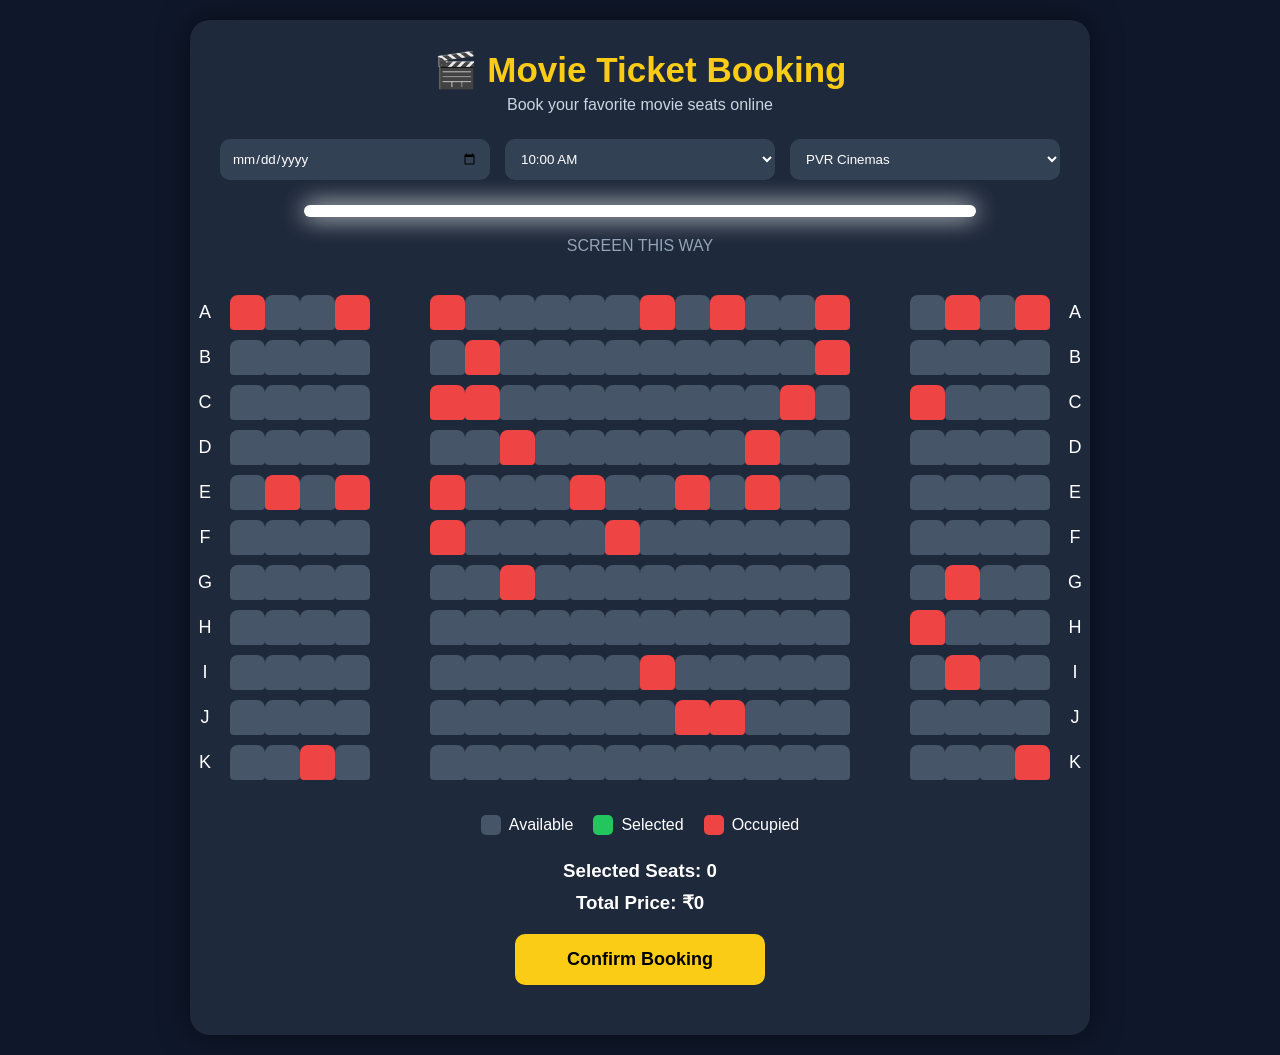
==== ticket-booking.html @ c5910ea8 "Add files via upload" ====
<!DOCTYPE html>
<html lang="en">
<head>
<meta charset="UTF-8">
<meta name="viewport" content="width=device-width, initial-scale=1.0">
<title>Movie Ticket Booking</title>

<style>
*{
    margin:0;
    padding:0;
    box-sizing:border-box;
    font-family:Arial, sans-serif;
}

body{
    background:#0f172a;
    color:white;
    display:flex;
    justify-content:center;
    align-items:center;
    min-height:100vh;
    padding:20px;
}

.booking-container{
    width:900px;
    background:#1e293b;
    border-radius:20px;
    padding:30px;
    box-shadow:0 0 30px rgba(0,0,0,0.5);
}

.movie-header{
    text-align:center;
    margin-bottom:25px;
}

.movie-header h1{
    color:#facc15;
    font-size:35px;
}

.movie-header p{
    color:#cbd5e1;
    margin-top:5px;
}

.booking-info{
    display:grid;
    grid-template-columns:repeat(auto-fit,minmax(200px,1fr));
    gap:15px;
    margin-bottom:25px;
}

.booking-info select,
.booking-info input{
    padding:12px;
    border:none;
    border-radius:10px;
    background:#334155;
    color:white;
}

.screen{
    background:white;
    height:12px;
    width:80%;
    margin:20px auto;
    border-radius:10px;
    box-shadow:0 0 25px white;
}

.screen-text{
    text-align:center;
    color:#94a3b8;
    margin-bottom:20px;
}

.seat-container{
    width:100%;
    display:flex;
    flex-direction:column;
    align-items:center;
    margin-top:40px;
}

.seat-row{
    display:flex;
    align-items:center;
    justify-content:center;
    margin-bottom:10px;
}

.row-label{
    width:30px;
    text-align:center;
    color:white;
    font-size:18px;
    margin:0 10px;
}

.aisle{
    width:60px;
}

.row{
    display:flex;
    gap:10px;
}
.seat{
    width:35px;
    height:35px;
    background:#475569;
    border-radius:8px 8px 4px 4px;
    cursor:pointer;
    transition:.3s;
}

.seat:hover{
    transform:scale(1.1);
}

.seat.selected{
    background:#22c55e;
}

.seat.occupied{
    background:#ef4444;
    cursor:not-allowed;
}

.legend{
    display:flex;
    justify-content:center;
    gap:20px;
    margin:25px 0;
}

.legend div{
    display:flex;
    align-items:center;
    gap:8px;
}

.box{
    width:20px;
    height:20px;
    border-radius:5px;
}

.available{background:#475569;}
.selected-box{background:#22c55e;}
.occupied-box{background:#ef4444;}

.summary{
    text-align:center;
    margin-top:20px;
}

.summary h3{
    margin:10px 0;
}

.btn{
    display:block;
    width:250px;
    margin:20px auto;
    padding:15px;
    border:none;
    border-radius:10px;
    background:#facc15;
    color:black;
    font-weight:bold;
    font-size:18px;
    cursor:pointer;
}

.btn:hover{
    background:#eab308;
}

.success{
    text-align:center;
    color:#22c55e;
    font-size:20px;
    margin-top:15px;
    display:none;
}
</style>
</head>

<body>

<div class="booking-container">

    <div class="movie-header">
        <h1>🎬 Movie Ticket Booking</h1>
        <p>Book your favorite movie seats online</p>
    </div>

    <div class="booking-info">
        <input type="date">

        <select>
            <option>10:00 AM</option>
            <option>01:00 PM</option>
            <option>04:00 PM</option>
            <option>07:00 PM</option>
            <option>10:00 PM</option>
        </select>

        <select>
            <option>PVR Cinemas</option>
            <option>INOX</option>
            <option>Cinepolis</option>
        </select>
    </div>

    <div class="screen"></div>
   <p class="screen-text">SCREEN THIS WAY</p>

    <div class="seat-container" id="seatContainer"></div>

    <div class="legend">
        <div><span class="box available"></span> Available</div>
        <div><span class="box selected-box"></span> Selected</div>
        <div><span class="box occupied-box"></span> Occupied</div>
    </div>

    <div class="summary">
        <h3>Selected Seats: <span id="count">0</span></h3>
        <h3>Total Price: ₹<span id="total">0</span></h3>
    </div>

    <button class="btn" onclick="confirmBooking()">
        Confirm Booking
    </button>

    <div class="success" id="successMsg">
        ✅ Booking Confirmed Successfully!
    </div>

</div>

<script>
const seatContainer = document.getElementById("seatContainer");
const count = document.getElementById("count");
const total = document.getElementById("total");

const ticketPrice = 200;

const rows = ["A","B","C","D","E","F","G","H","I","J","K"];

rows.forEach(letter => {

    const row = document.createElement("div");
    row.classList.add("seat-row");

    const leftLabel = document.createElement("div");
    leftLabel.classList.add("row-label");
    leftLabel.innerText = letter;
    row.appendChild(leftLabel);

    // Left Block
    for(let i=0;i<4;i++){
        row.appendChild(createSeat());
    }

    const gap1 = document.createElement("div");
    gap1.classList.add("aisle");
    row.appendChild(gap1);

    // Center Block
    for(let i=0;i<12;i++){
        row.appendChild(createSeat());
    }

    const gap2 = document.createElement("div");
    gap2.classList.add("aisle");
    row.appendChild(gap2);

    // Right Block
    for(let i=0;i<4;i++){
        row.appendChild(createSeat());
    }

    const rightLabel = document.createElement("div");
    rightLabel.classList.add("row-label");
    rightLabel.innerText = letter;
    row.appendChild(rightLabel);

    seatContainer.appendChild(row);
});

function createSeat(){
    const seat = document.createElement("div");
    seat.classList.add("seat");

    if(Math.random() < 0.15){
        seat.classList.add("occupied");
    }

    seat.addEventListener("click", () => {
        if(!seat.classList.contains("occupied")){
            seat.classList.toggle("selected");
            updateTotal();
        }
    });

    return seat;
}

function updateTotal(){
    const selectedSeats =
    document.querySelectorAll(".seat.selected");

    count.innerText = selectedSeats.length;
    total.innerText = selectedSeats.length * ticketPrice;
}

function confirmBooking(){

    const selectedSeats =
    document.querySelectorAll(".seat.selected");

    if(selectedSeats.length === 0){
        alert("Please select at least one seat.");
        return;
    }

    document.getElementById("successMsg").style.display = "block";

    selectedSeats.forEach(seat=>{
        seat.classList.remove("selected");
        seat.classList.add("occupied");
    });

    count.innerText = 0;
    total.innerText = 0;
}
</script>





</body>
</html>
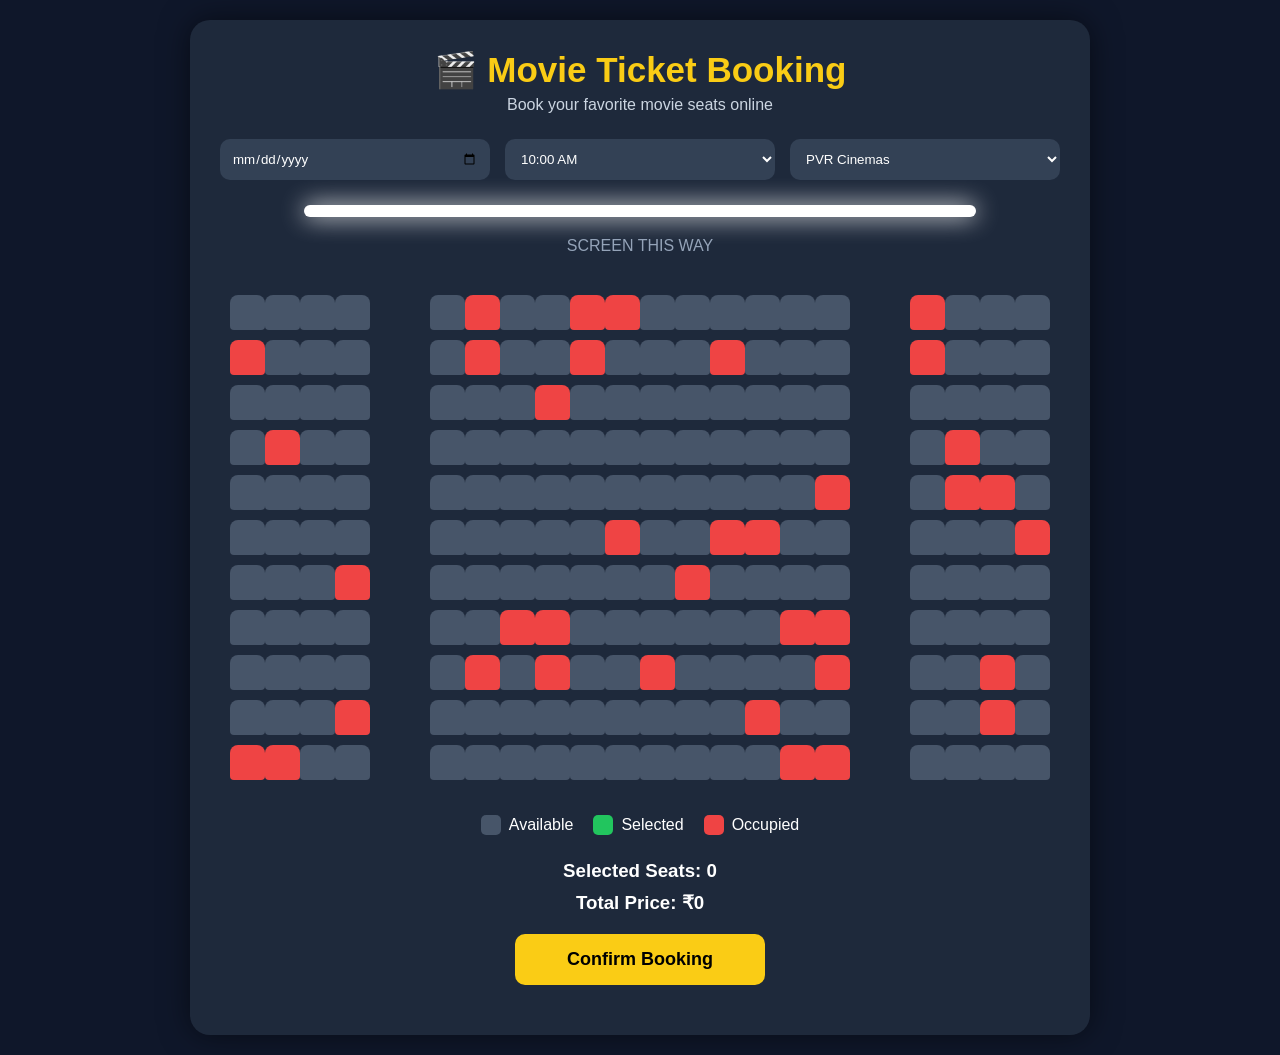
==== commit 14e9a428: "Add files via upload" ====
--- a/ticket-booking.html
+++ b/ticket-booking.html
@@ -128,6 +128,10 @@
 .seat.occupied{
     background:#ef4444;
     cursor:not-allowed;
+}
+
+.seat-container{
+overflow-x:auto;
 }
 
 .legend{
